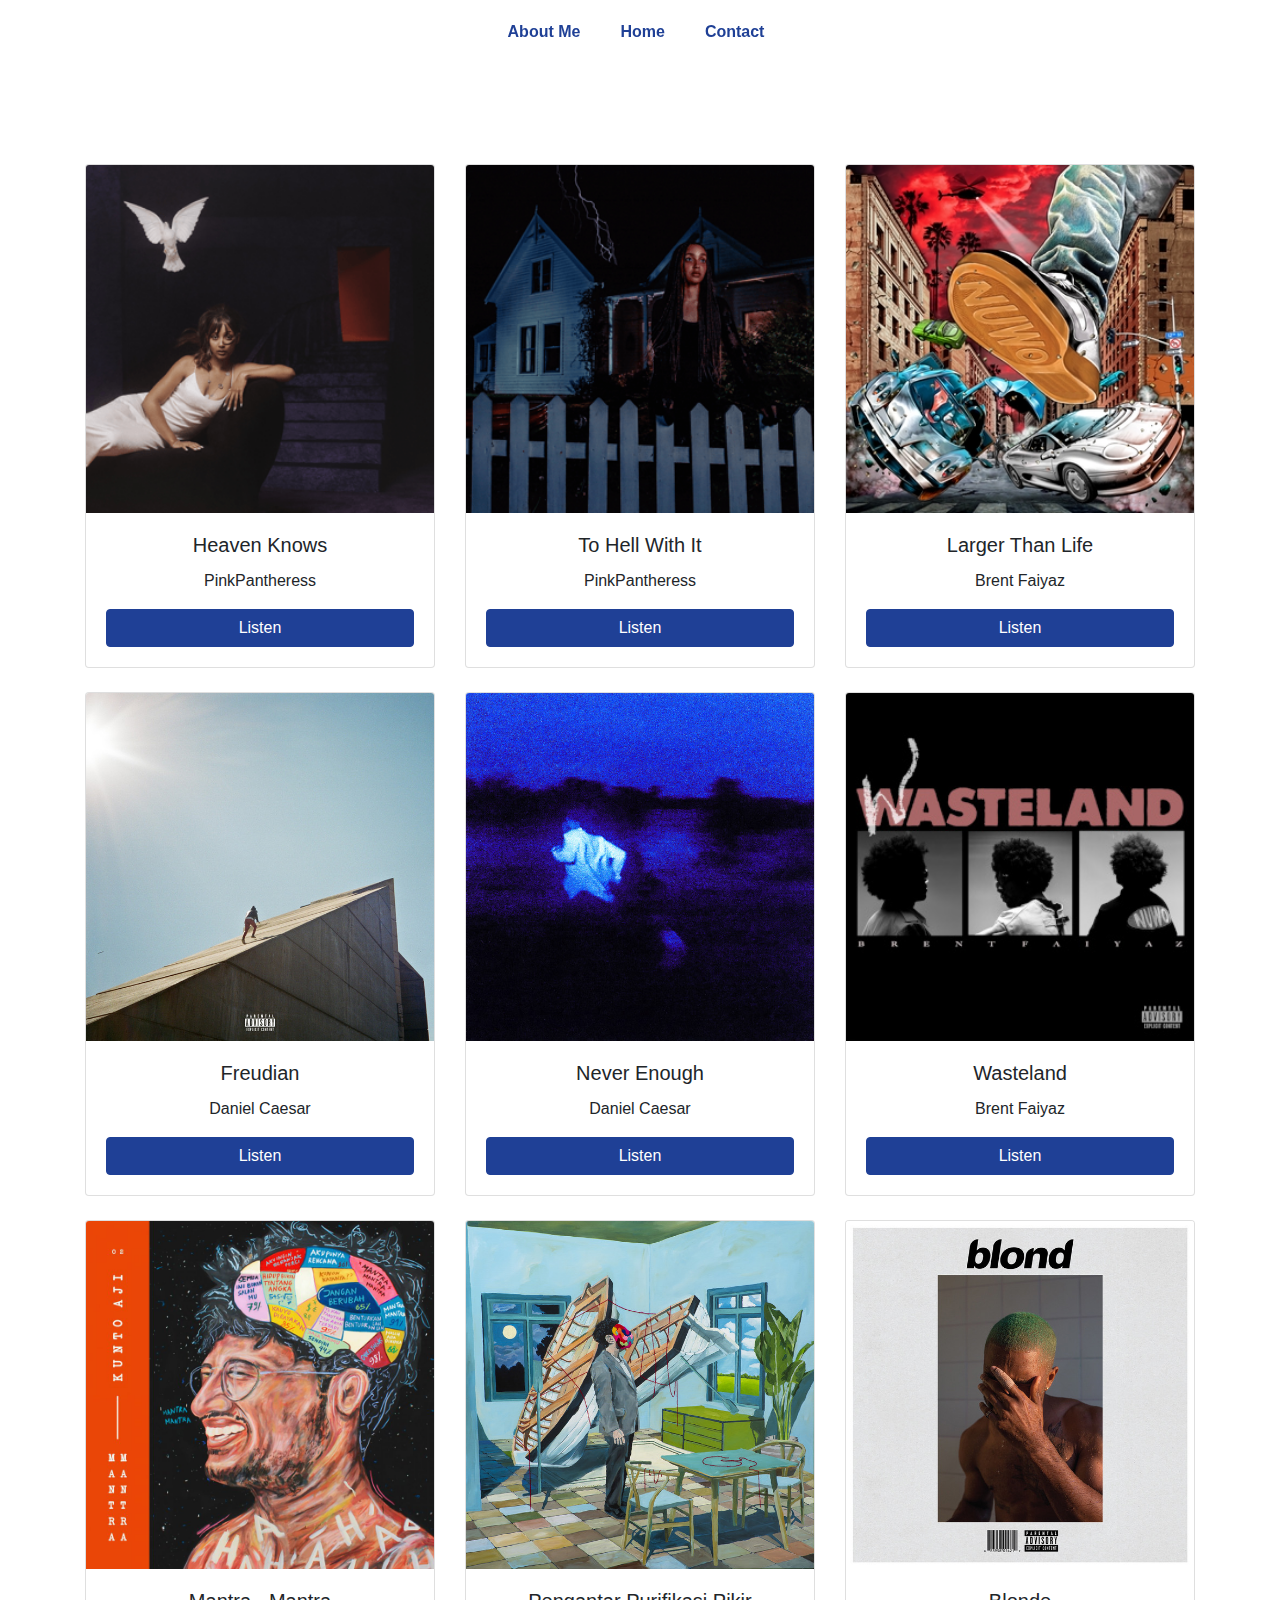
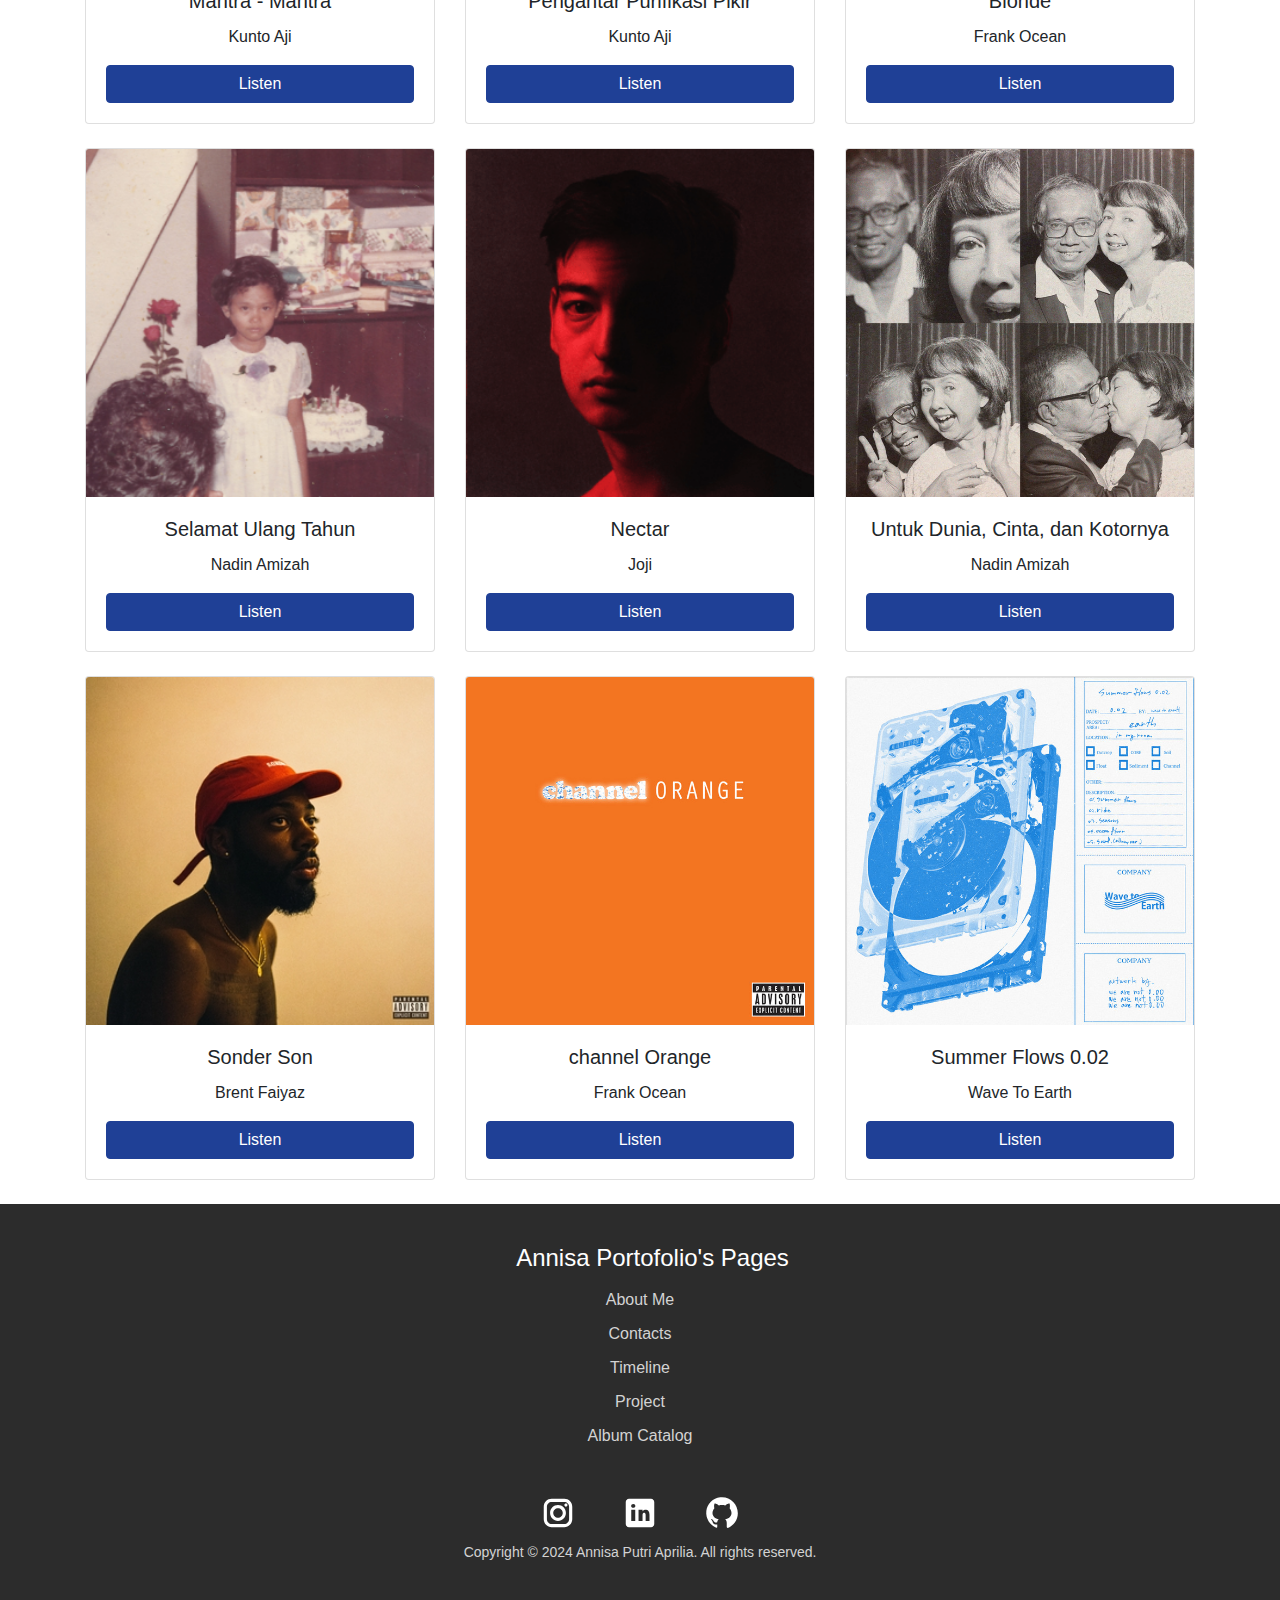
==== pages/catalog.html @ bb8969d2 "album catalog pages" ====
<!DOCTYPE html>
<html lang="en">
<head>
    <link href="https://fonts.googleapis.com/css2?family=Plus+Jakarta+Sans:wght@500;600;700&display=swap" rel="stylesheet">
    <meta charset="UTF-8">
    <meta name="viewport" content="width=device-width, initial-scale=1.0">
    <link rel = "icon" href = "svg/logo.svg">
    <link rel = "stylesheet" href="../stylesheets/catalogstyle.css">
    <link rel = "stylesheet" href="../stylesheets/animation.css">
    <link rel = "stylesheet" href="../stylesheets/footer.css">
    <link rel = "stylesheet" href="../stylesheets/mobilequeries.css">
    <link href="https://stackpath.bootstrapcdn.com/bootstrap/4.5.2/css/bootstrap.min.css" rel="stylesheet">
    <script src="https://code.jquery.com/jquery-3.5.1.slim.min.js"></script>
    <script src="https://cdn.jsdelivr.net/npm/@popperjs/core@2.9.2/dist/umd/popper.min.js"></script>
    <script src="https://stackpath.bootstrapcdn.com/bootstrap/4.5.2/js/bootstrap.min.js"></script>
    <title>Annisa's Profile</title>
</head>
<body>
    <script src="../scripts/index.js"></script>
    <header>
        <nav>
                <a class = "navbutton" href="../index.html#about">About Me</a>
                <a class = "navbutton" href="../index.html">Home</a>
                <a class = "navbutton" href="#contact">Contact</a>
        </nav>
    </header>
    <main>
        <section class="songs-catalog container mt-5">
        <div class="row">
            <div class="col-md-4 mb-4">
                <div class="card">
                    <img src="../img/heavenknows.png" class="card-img-top" alt="Heaven Knows">
                    <div class="card-body">
                        <h5 class="card-title">Heaven Knows</h5>
                        <p class="card-text">PinkPantheress</p>
                        <a href="https://open.spotify.com/album/2pOEFqvfxp5uUQ8vQEmVA0?si=cvJeMz1WRiqv2V92CLSBYw" class="btn btn-primary">Listen</a>
                    </div>
                </div>
            </div>
            <div class="col-md-4 mb-4">
                <div class="card">
                    <img src="../img/tohellwithit.png" class="card-img-top" alt="To Hell With It">
                    <div class="card-body">
                        <h5 class="card-title">To Hell With It</h5>
                        <p class="card-text">PinkPantheress</p>
                        <a href="https://open.spotify.com/album/65YAjLCn7Jp33nJpOxIPMe?si=NQgSXtUKQW2HTqtVNJwMbQ" class="btn btn-primary">Listen</a>
                    </div>
                </div>
            </div>
            <div class="col-md-4 mb-4">
                <div class="card">
                    <img src="../img/largerlife.jpeg" class="card-img-top" alt="Larger Than Life">
                    <div class="card-body">
                        <h5 class="card-title">Larger Than Life</h5>
                        <p class="card-text">Brent Faiyaz</p>
                        <a href="https://open.spotify.com/album/26rTTXIEtEeSTan28AiLaV?si=ohhxPulTSMyIQp4ncPiPew" class="btn btn-primary">Listen</a>
                    </div>
                </div>
            </div>
        </div>
<!--    Row 2        -->
        <div class="row">
            <div class="col-md-4 mb-4">
                <div class="card">
                    <img src="../img/freudian.jpeg" class="card-img-top" alt="Freudian">
                    <div class="card-body">
                        <h5 class="card-title">Freudian</h5>
                        <p class="card-text">Daniel Caesar</p>
                        <a href="https://open.spotify.com/album/3xybjP7r2VsWzwvDQipdM0?si=737NgOoKQi2HzCmHbmclyw" class="btn btn-primary">Listen</a>
                    </div>
                </div>
            </div>
            <div class="col-md-4 mb-4">
                <div class="card">
                    <img src="../img/neverenough.jpeg" class="card-img-top" alt="Never Enough">
                    <div class="card-body">
                        <h5 class="card-title">Never Enough</h5>
                        <p class="card-text">Daniel Caesar</p>
                        <a href="https://open.spotify.com/album/0qGQrHicD7qXuz5VMlDuCe?si=SD1wHB_rQ8KWKCnX_vA6uQ" class="btn btn-primary">Listen</a>
                    </div>
                </div>
            </div>
            <div class="col-md-4 mb-4">
                <div class="card">
                    <img src="../img/wasteland.jpeg" class="card-img-top" alt="Wasteland">
                    <div class="card-body">
                        <h5 class="card-title">Wasteland</h5>
                        <p class="card-text">Brent Faiyaz</p>
                        <a href="https://open.spotify.com/album/0PHMNbcgHfzSUALlfk7wGg?si=yprH31b8QgCAzHArY5o1Cw" class="btn btn-primary">Listen</a>
                    </div>
                </div>
            </div>
        </div>
<!--    Row 3        -->
        <div class="row">
            <div class="col-md-4 mb-4">
                <div class="card">
                    <img src="../img/mantramantra.jpeg" class="card-img-top" alt="Mantra - Mantra">
                    <div class="card-body">
                        <h5 class="card-title">Mantra - Mantra</h5>
                        <p class="card-text">Kunto Aji</p>
                        <a href="https://open.spotify.com/album/2J9LZb2fLz50nmeCmut7dv?si=HfL_GHcKTQ-duP-OQ8I9yg" class="btn btn-primary">Listen</a>
                    </div>
                </div>
            </div>
            <div class="col-md-4 mb-4">
                <div class="card">
                    <img src="../img/pengantarpurifikasipikir.jpeg" class="card-img-top" alt="Pengantar Purifikasi Pikir">
                    <div class="card-body">
                        <h5 class="card-title">Pengantar Purifikasi Pikir</h5>
                        <p class="card-text">Kunto Aji</p>
                        <a href="https://open.spotify.com/album/3pCz8FhvLwuXLgkJheTKQk?si=Id3y9wSTQfe722ibI4hrwg" class="btn btn-primary">Listen</a>
                    </div>
                </div>
            </div>
            <div class="col-md-4 mb-4">
                <div class="card">
                    <img src="../img/blonded.jpeg" class="card-img-top" alt="Blonde">
                    <div class="card-body">
                        <h5 class="card-title">Blonde</h5>
                        <p class="card-text">Frank Ocean</p>
                        <a href="https://open.spotify.com/album/3mH6qwIy9crq0I9YQbOuDf?si=Iakby7BMRL2dEGUM1QdrLA" class="btn btn-primary">Listen</a>
                    </div>
                </div>
            </div>
        </div>
            <!--    Row 4       -->
            <div class="row">
            <div class="col-md-4 mb-4">
                <div class="card">
                    <img src="../img/selamatulangtahun.png" class="card-img-top" alt="Selamat Ulang Tahun">
                    <div class="card-body">
                        <h5 class="card-title">Selamat Ulang Tahun</h5>
                        <p class="card-text">Nadin Amizah</p>
                        <a href="https://open.spotify.com/album/75KyCmWatZRvlMcMRed9BG?si=qRBEZbQzR2-s4vkwpAZqPw" class="btn btn-primary">Listen</a>
                    </div>
                </div>
            </div>
            <div class="col-md-4 mb-4">
                <div class="card">
                    <img src="../img/nectar.png" class="card-img-top" alt="Nectar">
                    <div class="card-body">
                        <h5 class="card-title">Nectar</h5>
                        <p class="card-text">Joji</p>
                        <a href="https://open.spotify.com/album/6gJ8VKn5PAFcCIVaf3B2uE?si=0HXnCFFlRoeVBisaqcne3A" class="btn btn-primary">Listen</a>
                    </div>
                </div>
            </div>
            <div class="col-md-4 mb-4">
                <div class="card">
                    <img src="../img/untukduniacintadankotornya.jpeg" class="card-img-top" alt="Untuk Dunia, Cinta, dan Kotornya">
                    <div class="card-body">
                        <h5 class="card-title">Untuk Dunia, Cinta, dan Kotornya</h5>
                        <p class="card-text">Nadin Amizah</p>
                        <a href="https://open.spotify.com/album/5hpq1LSLCuC7cifjXAM5bf?si=D5sGF-KrTNO-zwlpOBNwIg" class="btn btn-primary">Listen</a>
                    </div>
                </div>
            </div>
        </div>
<!--    Row 5        -->
        <div class="row">
            <div class="col-md-4 mb-4">
                <div class="card">
                    <img src="../img/sonderson.jpeg" class="card-img-top" alt="Sonder Son">
                    <div class="card-body">
                        <h5 class="card-title">Sonder Son</h5>
                        <p class="card-text">Brent Faiyaz</p>
                        <a href="https://open.spotify.com/album/5Bp1EX2ypdFnJ5IUyiRl8w?si=yb_XN2RTTVCWI453mzkjZA" class="btn btn-primary">Listen</a>
                    </div>
                </div>
            </div>
            <div class="col-md-4 mb-4">
                <div class="card">
                    <img src="../img/orange.jpeg" class="card-img-top" alt="Orange">
                    <div class="card-body">
                        <h5 class="card-title">channel Orange</h5>
                        <p class="card-text">Frank Ocean</p>
                        <a href="https://open.spotify.com/album/392p3shh2jkxUxY2VHvlH8?si=5bwoJhjrRsWberODjev7yQ" class="btn btn-primary">Listen</a>
                    </div>
                </div>
            </div>
            <div class="col-md-4 mb-4">
                <div class="card">
                    <img src="../img/summerflows.jpeg" class="card-img-top" alt="Wave To Earth">
                    <div class="card-body">
                        <h5 class="card-title">Summer Flows 0.02</h5>
                        <p class="card-text">Wave To Earth</p>
                        <a href="https://open.spotify.com/album/3NRNR4txhuRLhnQUUlqWXH?si=qTsv-pm-Qcmg0Q7_OuCstw" class="btn btn-primary">Listen</a>
                    </div>
                </div>
            </div>
        </div>
    </section>
    </main>

    <footer id="contact">
        <section class="footer-container">
            <article class="footersection">
                <h4>Annisa Portofolio's Pages</h4>
                <ul>
                    <li><a href="../index.html#about">About Me</a></li>
                    <li><a href="../index.html#contact">Contacts</a></li>
                    <li><a href="../index.html#jadwal">Timeline</a></li>
                    <li><a href="../pages/project.html">Project</a></li>
                    <li><a href="#">Album Catalog</a></li>
                </ul>
            </article>
        </section>

        <section class="footer-bottom">
            <article class="social">
                <a href = "https://www.instagram.com/apictoresque/">
                    <img src="../svg/instagram-icons8.svg" alt="Instagram" >
                </a>
                <a href = "https://www.linkedin.com/in/annisa-putri-aprilia-7070b9299/">
                    <img src="../svg/linkedin-icons8.svg" alt="Linkedin" >
                </a>
                <a href = "https://github.com/moozunch">
                    <img src="../svg/github-icons8.svg" alt="Github" >
                </a>
            </article>
            <p>Copyright © 2024 Annisa Putri Aprilia. All rights reserved.</p>
        </section>
    </footer>
</body>
</html>
---- stylesheets/catalogstyle.css ----
html, body {
    margin: 0;
    padding: 0;
    width: 100%;
    font: 1rem 'Plus Jakarta Sans', sans-serif;
    font-weight: 500;
    user-select: none;
}

header {
    position: sticky;
    top: 0;
    z-index: 1000;
    background-color: rgba(255, 255, 255, 0.6);
    backdrop-filter: blur(10px);
    -webkit-backdrop-filter: blur(10px);
    transition: background-color 0.3s, backdrop-filter 0.3s;
    font-weight: 600 !important;
}

nav {
    display: flex !important;
    justify-content: center !important;
    align-items: center !important;
    padding: 1.25rem 0;
    margin-left: 2rem;
    margin-bottom: 6.25rem;
}

.navbutton {
    margin-right: 2.5rem;
    text-decoration: none;
    color: #1F4096;
    transition: color 0.3s, text-decoration 0.3s;
}

.navbutton:hover, .navbutton.active {
    color: #13285a;
    text-decoration: underline;
    text-underline-offset: 0.625rem;
}

.btn-primary {
    background-color: #1F4096 !important;
    border-color: #1F4096 !important;
    width: 100% !important;

}

.btn-primary:hover {
    background-color: #13285a !important;
    border-color: #13285a !important;
}

.card-body {
    display: flex;
    flex-direction: column;
    align-items: center;
}
---- stylesheets/animation.css ----
@keyframes slideIn {
    from {
        transform: translateX(100%);
        opacity: 0;
    }
    to {
        transform: translateX(0);
        opacity: 1;
    }
}

.imagecontainer img {
    opacity: 0;
    transform: translateX(100%);
    transition: transform 0.8s ease-in-out, opacity 0.8s ease-in-out;
    height: 360px;
    margin-left: 20px;
}

.imagecontainer img.slide-in {
    animation: slideIn 0.8s forwards;
}
---- stylesheets/footer.css ----
footer {
    background-color: #2c2c2c;
    color: #d3d3d3;
    width: 100%;
    padding: 40px 0;
}

.footer-container {
    display: flex;
    justify-content: space-around;
    flex-wrap: wrap;
    max-width: 1200px;
    margin: 0 auto;
}

.footersection h4 {
    margin-bottom: 15px;
    color: #fff;
    margin-left: 25px;
}

.footersection ul {
    text-align: center;
    list-style: none;
    padding: 0;
}

.footersection ul li {
    margin-bottom: 10px;
}

.footersection ul li a {
    color: #d3d3d3;
    text-decoration: none;
}

.footersection ul li a:hover {
    text-decoration: underline;
}

.footer-bottom {
    text-align: center;
    margin-top: 20px;
    font-size: 14px;
}

.social {
    margin-top: 20px;
}

.social img {
    margin: 0 10px;
    transition: transform 0.3s, background-color 0.3s;
    border-radius: 50%;
    padding: 10px;
}

.social img:hover {
    background-color: #3a3a3a;
    transform: scale(1.1);
}
---- stylesheets/mobilequeries.css ----
@media (max-width: 768px) {

    html, body {
        overflow-x: hidden;
    }

    header {
        position: sticky;
        top: 0;
        z-index: 1000;
    }

    main {
        margin-top: -4rem;
    }

    .mid {
        height: 6rem;
    }

    .jobdesc {
        margin-left: 0;
    }

    #about {
        display: block;
        margin: 11rem auto 6.25rem;
    }

    .content {
        align-items: center;
    }

    .organization {
        margin-top: 2rem;
    }
    .imagecontainer img{
       align-items: center;
        margin-right: 1rem;
        margin-top: 2rem;
    }

    .preview {
        margin-top: 0rem;
    }

    .preview .picture img, .preview .image img, .preview .image1 img {
        width: 7rem;
    }

    .preview .image2 img, .preview .image3 img {
        width: 22rem;
    }

    .timeline-container {
        padding: 0.8rem;
        width: 100%;
        overflow-x: auto;
        position: relative;
    }

    .timeline-container table {
        margin: 0 1rem;
    }

    .timeline-container th, .timeline-container td {
        padding: 0.5rem;
    }

    /*.scroll-indicator {*/
    /*    position: absolute;*/
    /*    top: 50%;*/
    /*    right: 1rem;*/
    /*    transform: translateY(-50%);*/
    /*    font-size: 1.5rem;*/
    /*    color: #2c2c2c;*/
    /*    display: block;*/
    /*}*/

    #jadwal img {
        width: 23rem;
    }

    .preview p {
        max-width: 21.5rem;
        text-align: justify;
    }
}
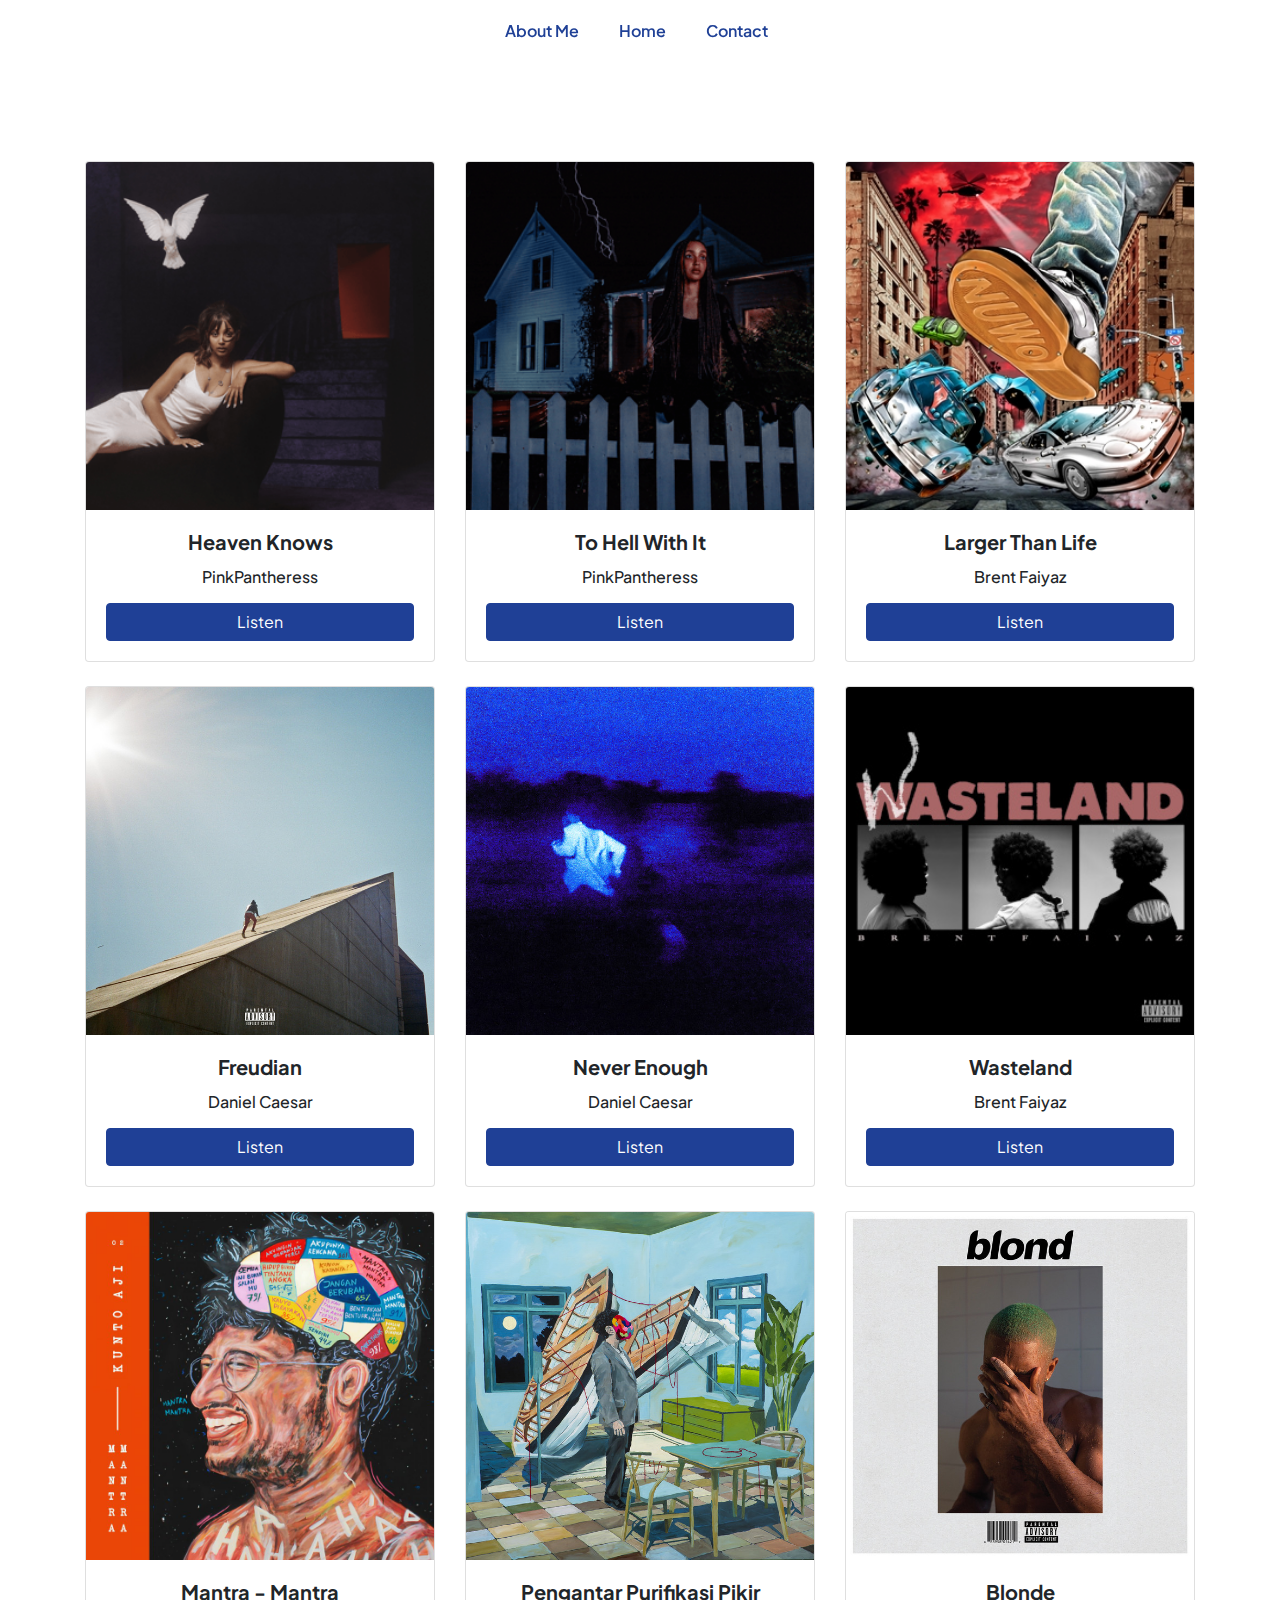
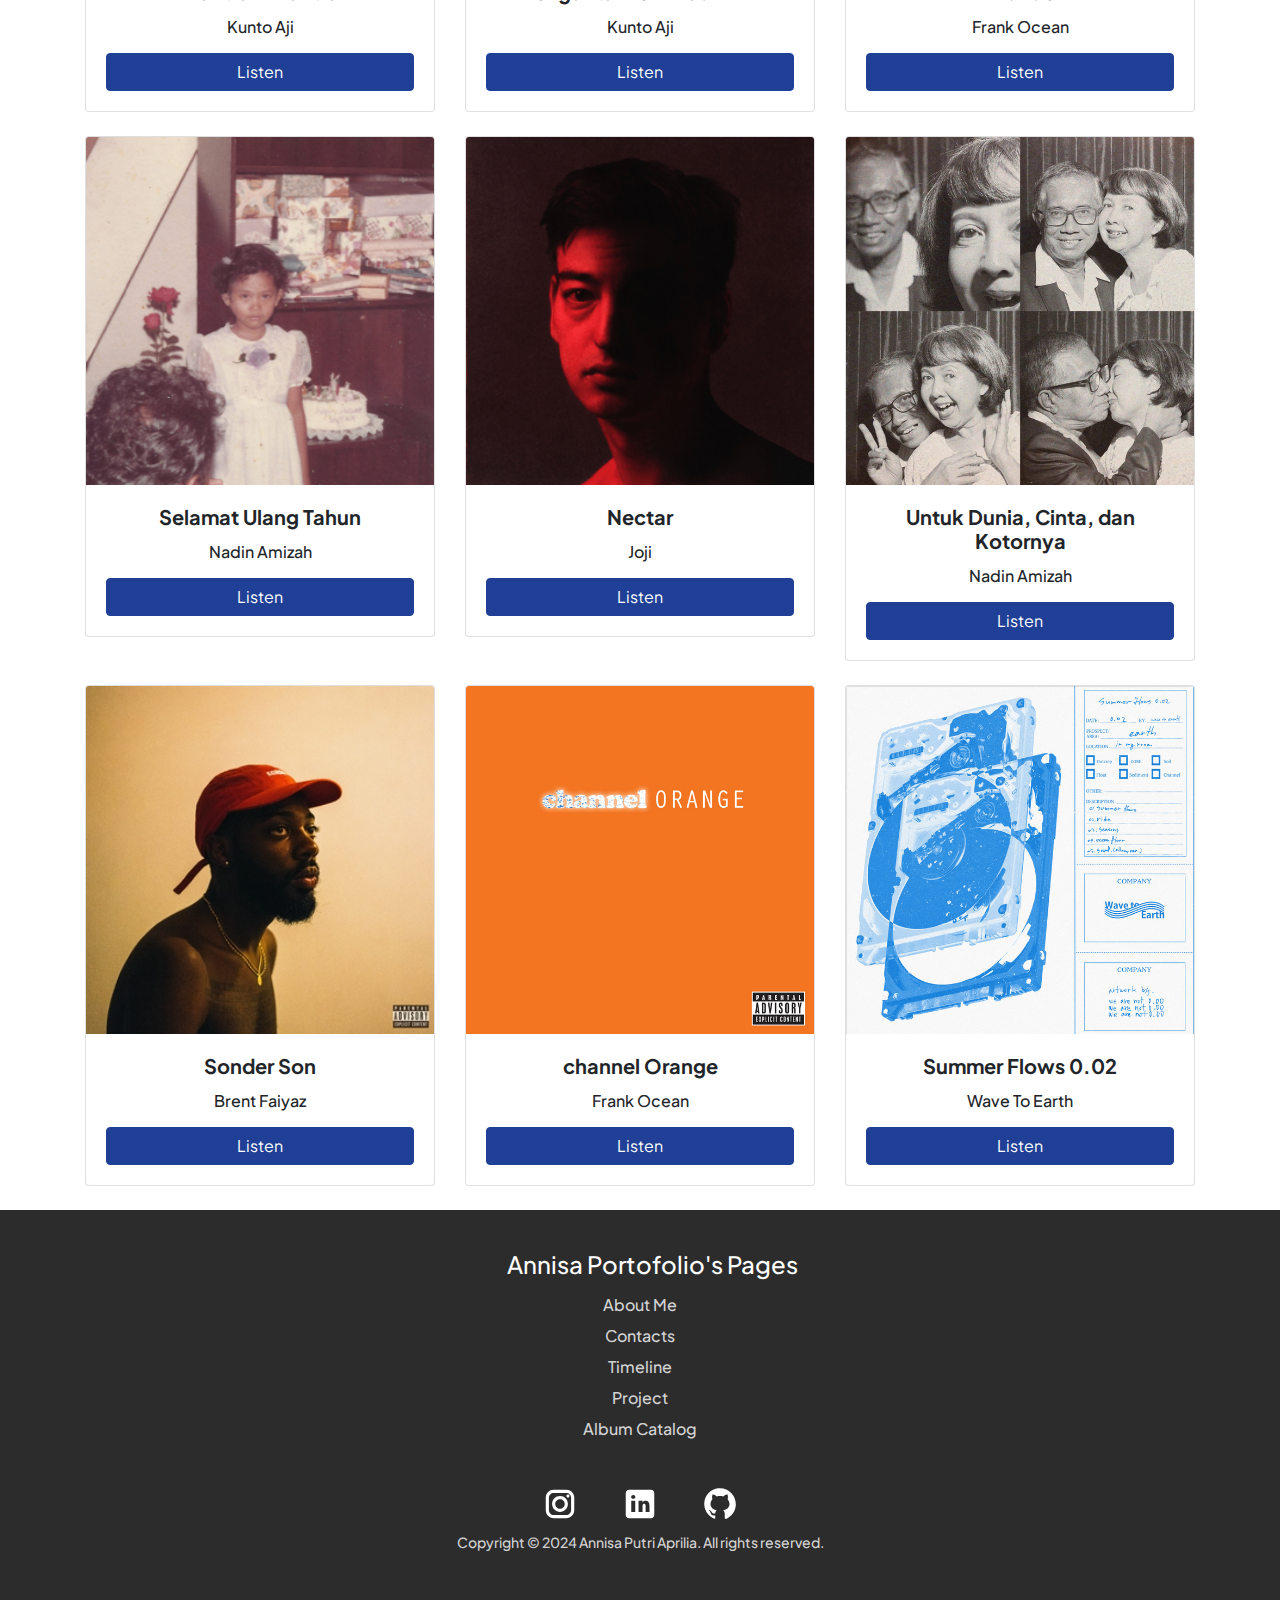
==== commit 44a7b502: "small detail" ====
--- a/pages/catalog.html
+++ b/pages/catalog.html
@@ -4,7 +4,7 @@
     <link href="https://fonts.googleapis.com/css2?family=Plus+Jakarta+Sans:wght@500;600;700&display=swap" rel="stylesheet">
     <meta charset="UTF-8">
     <meta name="viewport" content="width=device-width, initial-scale=1.0">
-    <link rel = "icon" href = "svg/logo.svg">
+    <link rel = "icon" href = "../svg/logo.svg">
     <link rel = "stylesheet" href="../stylesheets/catalogstyle.css">
     <link rel = "stylesheet" href="../stylesheets/animation.css">
     <link rel = "stylesheet" href="../stylesheets/footer.css">
--- a/stylesheets/catalogstyle.css
+++ b/stylesheets/catalogstyle.css
@@ -2,8 +2,8 @@
     margin: 0;
     padding: 0;
     width: 100%;
-    font: 1rem 'Plus Jakarta Sans', sans-serif;
-    font-weight: 500;
+    font: 1rem 'Plus Jakarta Sans', sans-serif !important;
+    font-weight: 500 !important;
     user-select: none;
 }
 
@@ -57,3 +57,12 @@
     flex-direction: column;
     align-items: center;
 }
+
+.card:hover {
+   transform: scale(1.1);
+}
+
+.card-body h5 {
+    font-weight: 700 !important;
+    text-align: center !important;
+}
--- a/stylesheets/mobilequeries.css
+++ b/stylesheets/mobilequeries.css
@@ -27,6 +27,12 @@
         margin: 11rem auto 6.25rem;
     }
 
+    .content p {
+        margin: 0 0.6rem;
+        text-align: justify;
+        max-width: 90%;
+    }
+
     .content {
         align-items: center;
     }
@@ -34,6 +40,10 @@
     .organization {
         margin-top: 2rem;
     }
+    .organization p {
+        max-width: 90%;
+    }
+
     .imagecontainer img{
        align-items: center;
         margin-right: 1rem;
@@ -82,7 +92,7 @@
     }
 
     .preview p {
-        max-width: 21.5rem;
+        max-width: 90%;
         text-align: justify;
     }
 }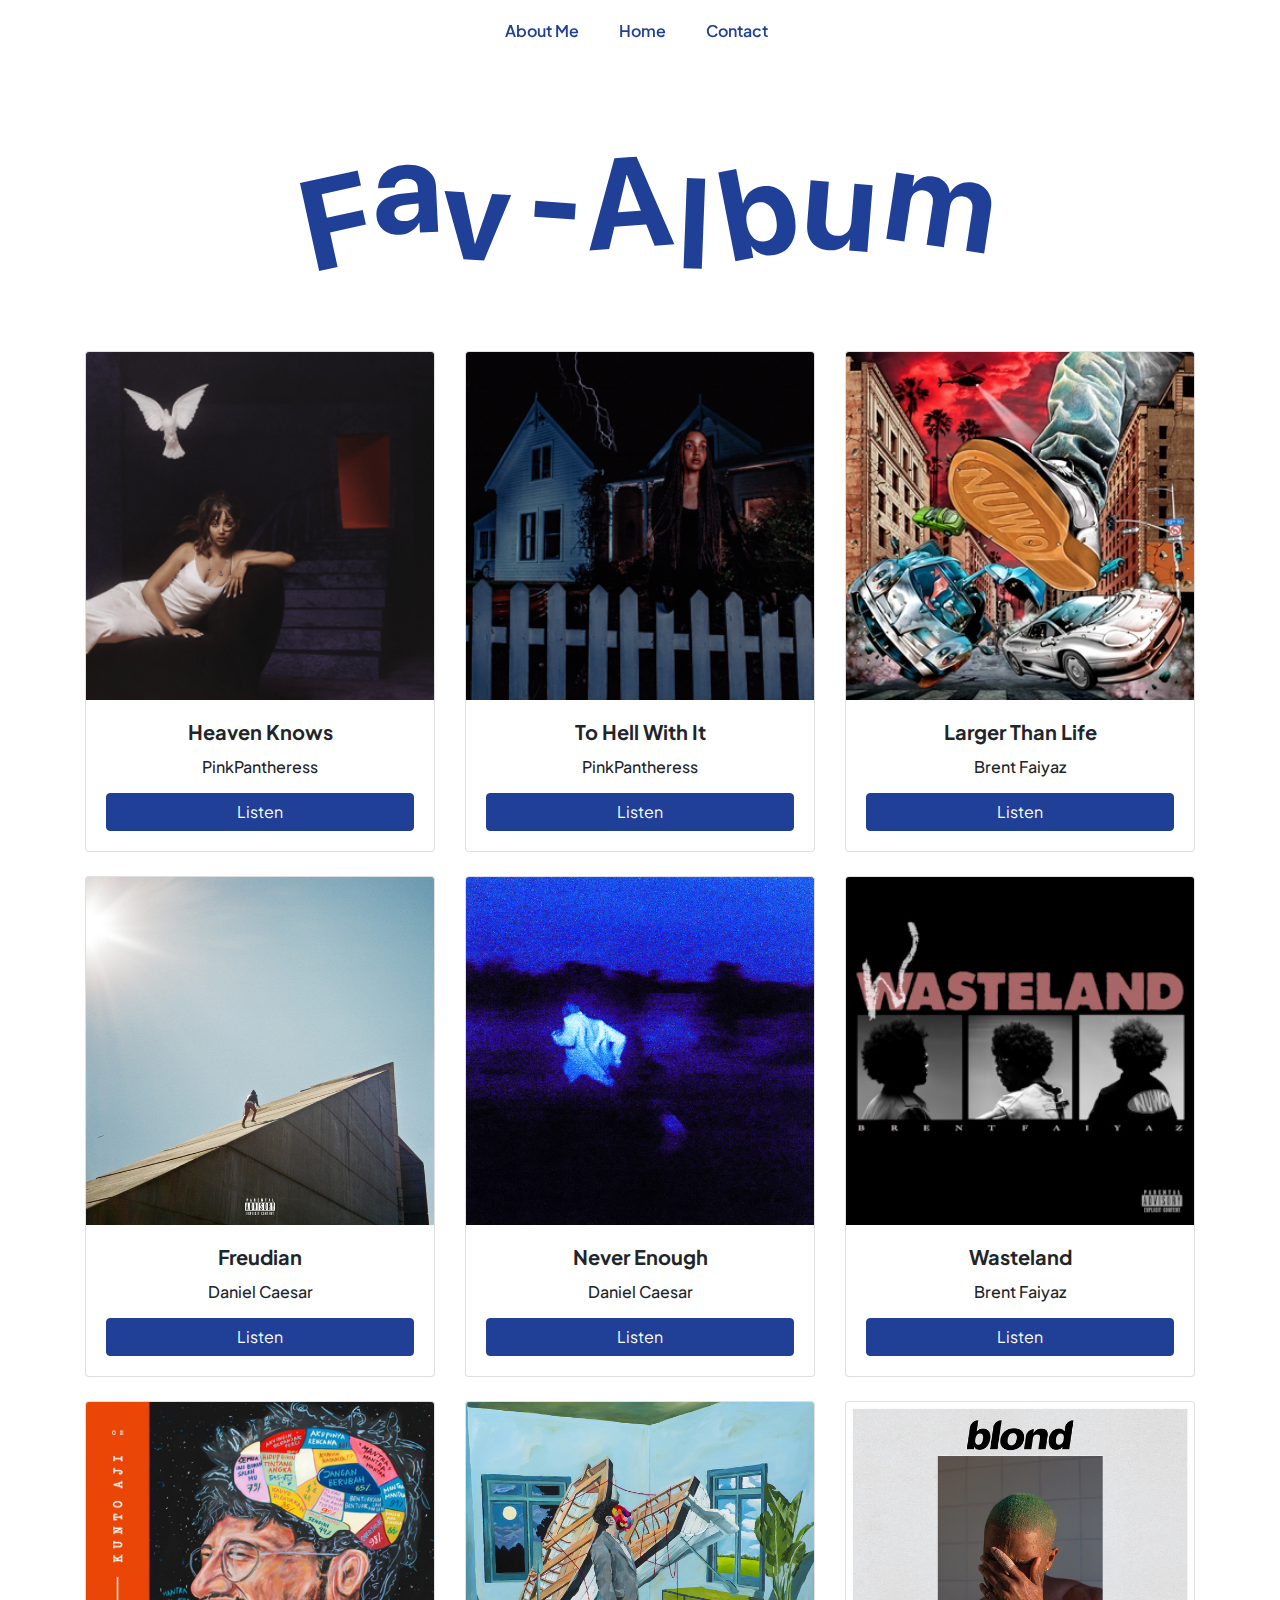
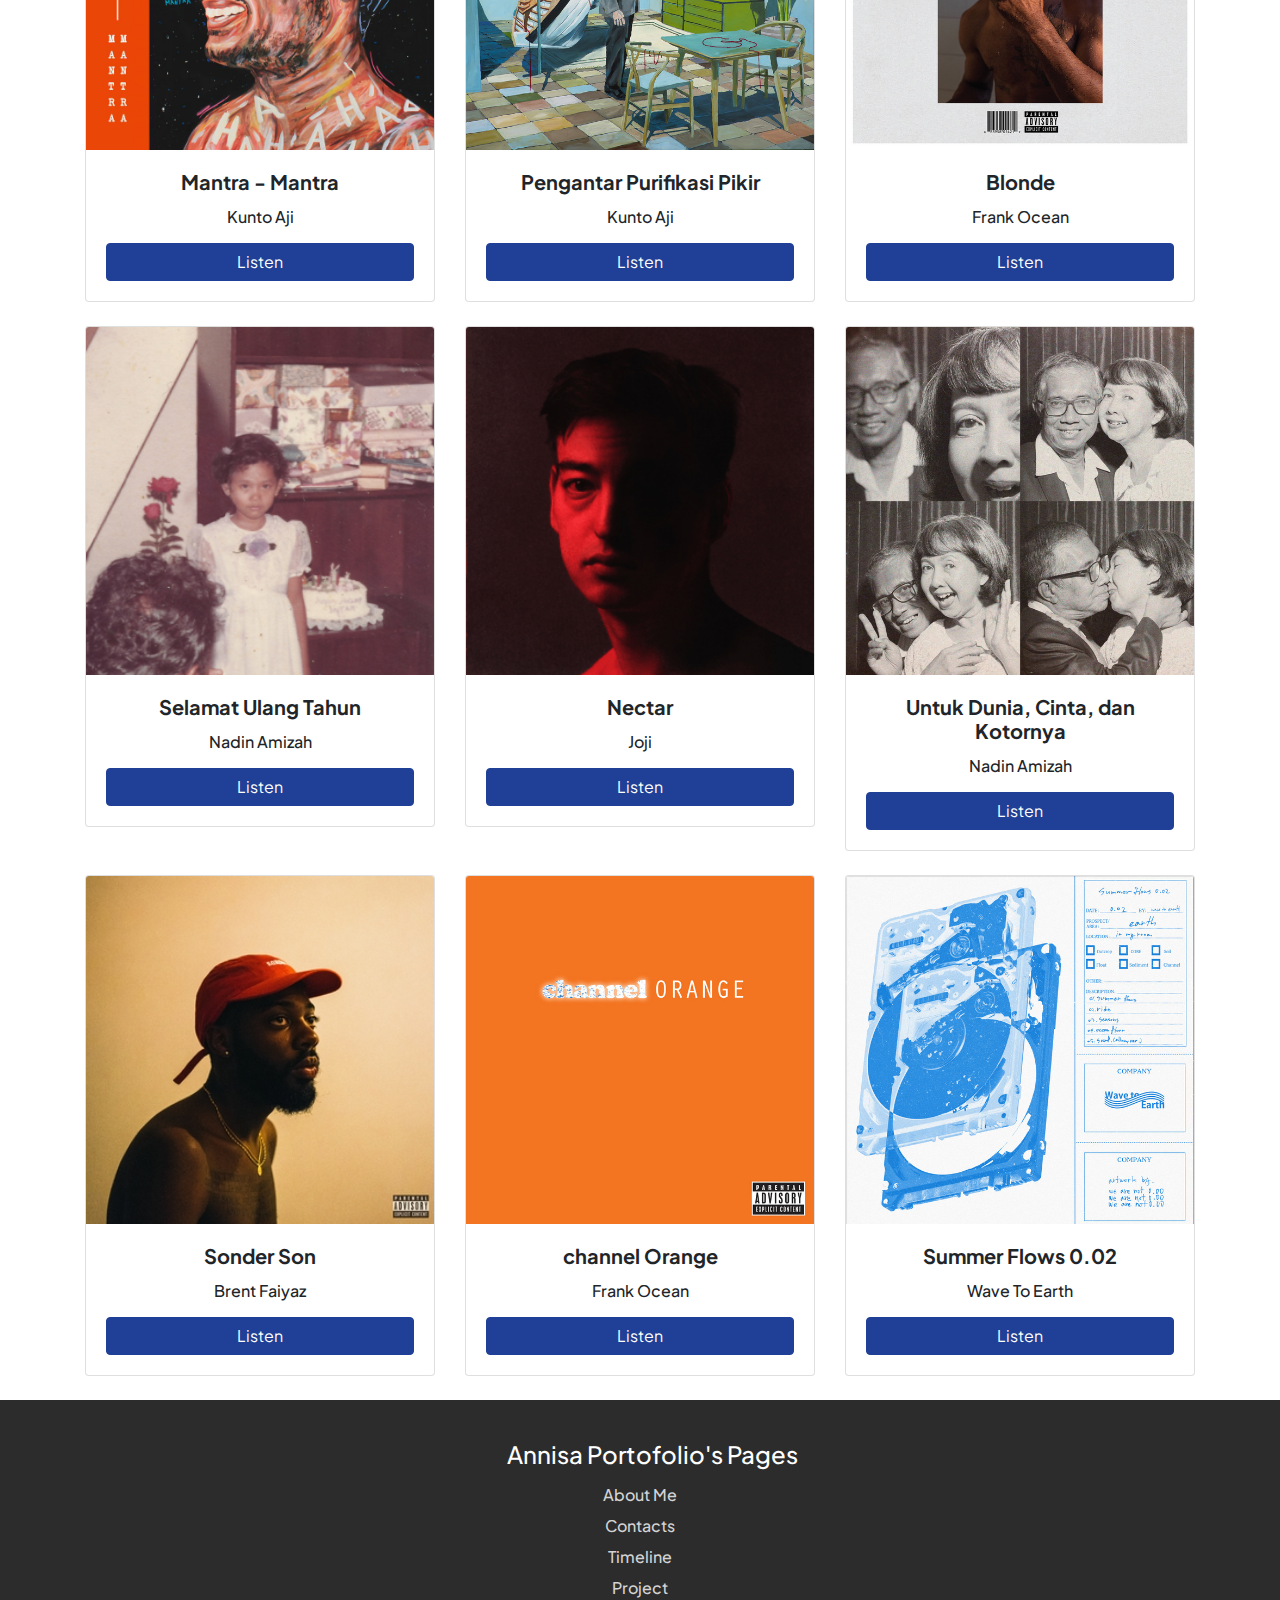
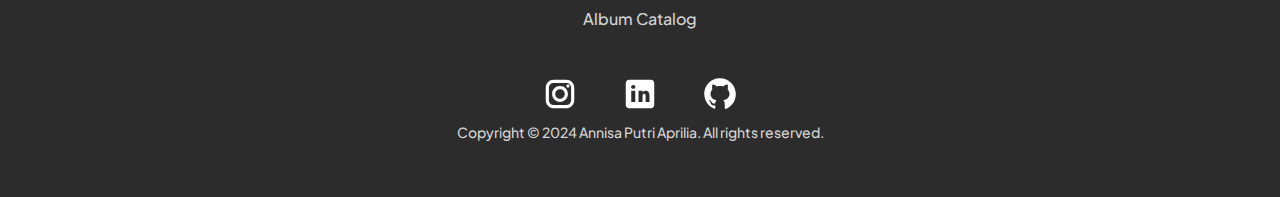
==== commit d4bc5676: "adding header to catalog page" ====
--- a/pages/catalog.html
+++ b/pages/catalog.html
@@ -25,6 +25,9 @@
         </nav>
     </header>
     <main>
+        <section class = "album-header">
+            <img src="../svg/album.svg">
+        </section>
         <section class="songs-catalog container mt-5">
         <div class="row">
             <div class="col-md-4 mb-4">
--- a/stylesheets/catalogstyle.css
+++ b/stylesheets/catalogstyle.css
@@ -24,7 +24,7 @@
     align-items: center !important;
     padding: 1.25rem 0;
     margin-left: 2rem;
-    margin-bottom: 6.25rem;
+    margin-bottom: 3rem;
 }
 
 .navbutton {
@@ -40,6 +40,12 @@
     text-underline-offset: 0.625rem;
 }
 
+.album-header {
+    display: flex;
+    justify-content: center;
+    align-items: center;
+    flex-direction: column;
+}
 .btn-primary {
     background-color: #1F4096 !important;
     border-color: #1F4096 !important;
--- a/stylesheets/mobilequeries.css
+++ b/stylesheets/mobilequeries.css
@@ -40,8 +40,16 @@
     .organization {
         margin-top: 2rem;
     }
+
+    .organization img {
+        width: 100%;
+        max-width: 18.75rem;
+        margin-left: 2rem;
+    }
+
     .organization p {
-        max-width: 90%;
+        max-width: 70%;
+        text-align: justify;
     }
 
     .imagecontainer img{
@@ -95,4 +103,8 @@
         max-width: 90%;
         text-align: justify;
     }
+
+    .album-header img {
+        width: 90%;
+    }
 }